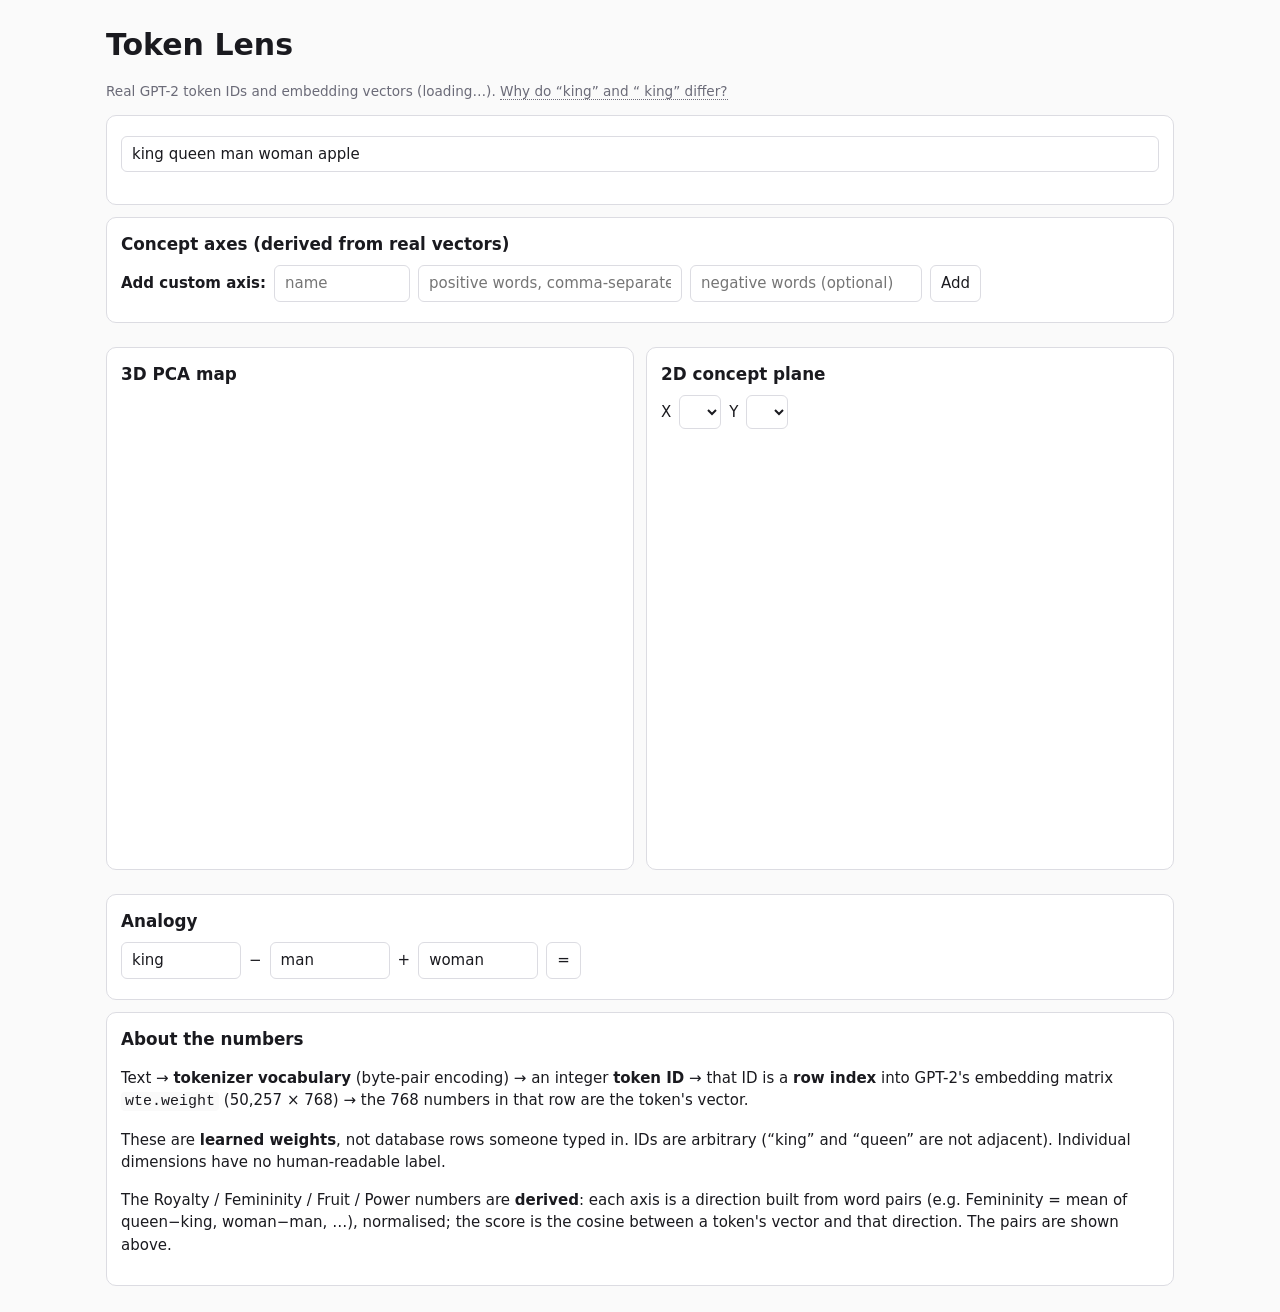
==== app/static/index.html @ 953a0836 "Token Lens: GPT-2 token IDs and embeddings explorer Co-Authored-By: Claude Sonnet 5.5 <noreply@anthr" ====
<!doctype html>
<html lang="en">
<head>
<meta charset="utf-8">
<meta name="viewport" content="width=device-width, initial-scale=1">
<title>Token Lens</title>
<style>
:root{--bg:#fafafa;--fg:#1a1a1f;--card:#fff;--bd:#dcdce2;--mut:#6b6b78;--acc:#4f46e5;--pos:#d9480f;--neg:#1c7ed6}
@media (prefers-color-scheme:dark){:root{--bg:#121216;--fg:#ececf1;--card:#1b1b21;--bd:#33333c;--mut:#9a9aa8;--acc:#818cf8;--pos:#ff8c5a;--neg:#5aa9ff}}
*{box-sizing:border-box}body{margin:0;background:var(--bg);color:var(--fg);font:15px/1.5 system-ui,sans-serif}
main{max-width:1100px;margin:0 auto;padding:16px}h1{margin:.2em 0}h2{font-size:1.05rem;margin:0 0 8px}
.card{background:var(--card);border:1px solid var(--bd);border-radius:10px;padding:14px;margin:12px 0}
.grid{display:grid;gap:12px;grid-template-columns:1fr 1fr}@media(max-width:800px){.grid{grid-template-columns:1fr}}
input,select,button{font:inherit;color:var(--fg);background:var(--card);border:1px solid var(--bd);border-radius:6px;padding:6px 10px}
input[type=text]{width:100%}button{cursor:pointer}button:hover{border-color:var(--acc)}
.row{display:flex;gap:8px;flex-wrap:wrap;align-items:center;margin:6px 0}
.chip{border:1px solid var(--bd);border-radius:8px;padding:4px 8px;cursor:pointer;display:inline-flex;flex-direction:column;align-items:center;background:var(--card)}
.chip.sel{border-color:var(--acc);box-shadow:0 0 0 2px var(--acc) inset}.chip b{font-family:monospace;white-space:pre}.chip small{color:var(--mut)}
.big{font:600 1.15rem ui-monospace,monospace;word-break:break-all}.mut{color:var(--mut);font-size:.85rem}
#heat{display:block;width:100%;height:46px;image-rendering:pixelated;border-radius:4px}
table{border-collapse:collapse;width:100%}td,th{border-bottom:1px solid var(--bd);padding:2px 6px;text-align:left;font-family:monospace;font-size:.85rem}
.plot{width:100%;height:420px}.tip{border-bottom:1px dotted var(--mut);cursor:help}
code{background:var(--bg);padding:1px 4px;border-radius:4px}
</style>
</head>
<body>
<main>
<h1>Token Lens</h1>
<p class="mut">Real GPT-2 token IDs and embedding vectors (<span id="meta">loading…</span>).
 <span class="tip" title="GPT-2's BPE tokenizer treats a leading space as part of the token. 'king' (no space, start of text) and ' king' (after a space, mid-sentence) are different tokens with different IDs and different vectors.">Why do “king” and “ king” differ?</span></p>

<div class="card">
  <div class="row"><input type="text" id="text" value="king queen man woman apple" aria-label="text to tokenize"></div>
  <div class="row" id="presets"></div>
  <div id="chips" class="row"></div>
</div>

<div class="card" id="panel" hidden>
  <div class="big" id="big"></div>
  <p class="mut">Heatmap of all 768 dimensions (blue = negative, red = positive). Hover for dim index and value.</p>
  <canvas id="heat" width="768" height="1"></canvas><div class="mut" id="hover">&nbsp;</div>
  <div class="grid">
    <div><h2>First 16 values</h2><table id="vals"></table>
      <div class="row"><button id="copy">Copy full vector as JSON</button><span class="mut" id="norm"></span></div></div>
    <div><h2>Nearest neighbors (cosine)</h2><table id="nn"></table></div>
  </div>
  <h2 style="margin-top:12px">Named axes</h2><div id="bars" class="plot" style="height:300px"></div>
</div>

<div class="card"><h2>Concept axes (derived from real vectors)</h2>
  <div id="axdefs" class="mut"></div>
  <div class="row"><b>Add custom axis:</b>
    <input id="cname" placeholder="name" size="10"><input id="cpos" placeholder="positive words, comma-separated" size="26">
    <input id="cneg" placeholder="negative words (optional)" size="22"><button id="cadd">Add</button></div>
</div>

<div class="grid">
  <div class="card"><h2>3D PCA map</h2><div id="p3" class="plot"></div></div>
  <div class="card"><h2>2D concept plane</h2>
    <div class="row">X <select id="ax"></select> Y <select id="ay"></select></div><div id="p2" class="plot"></div></div>
</div>

<div class="card"><h2>Analogy</h2>
  <div class="row"><input id="a" value="king" size="8"> − <input id="b" value="man" size="8"> + <input id="c" value="woman" size="8">
  <button id="go">=</button></div><table id="ana"></table></div>

<div class="card"><h2>About the numbers</h2>
<p>Text → <b>tokenizer vocabulary</b> (byte-pair encoding) → an integer <b>token ID</b> → that ID is a <b>row index</b> into GPT-2's embedding matrix <code>wte.weight</code> (50,257 × 768) → the 768 numbers in that row are the token's vector.</p>
<p>These are <b>learned weights</b>, not database rows someone typed in. IDs are arbitrary (“king” and “queen” are not adjacent). Individual dimensions have no human-readable label.</p>
<p>The Royalty / Femininity / Fruit / Power numbers are <b>derived</b>: each axis is a direction built from word pairs (e.g. Femininity = mean of queen−king, woman−man, …), normalised; the score is the cosine between a token's vector and that direction. The pairs are shown above.</p></div>
</main>
<script src="https://cdn.plot.ly/plotly-2.35.2.min.js" charset="utf-8"></script>
<script src="/static/app.js"></script>
</body></html>
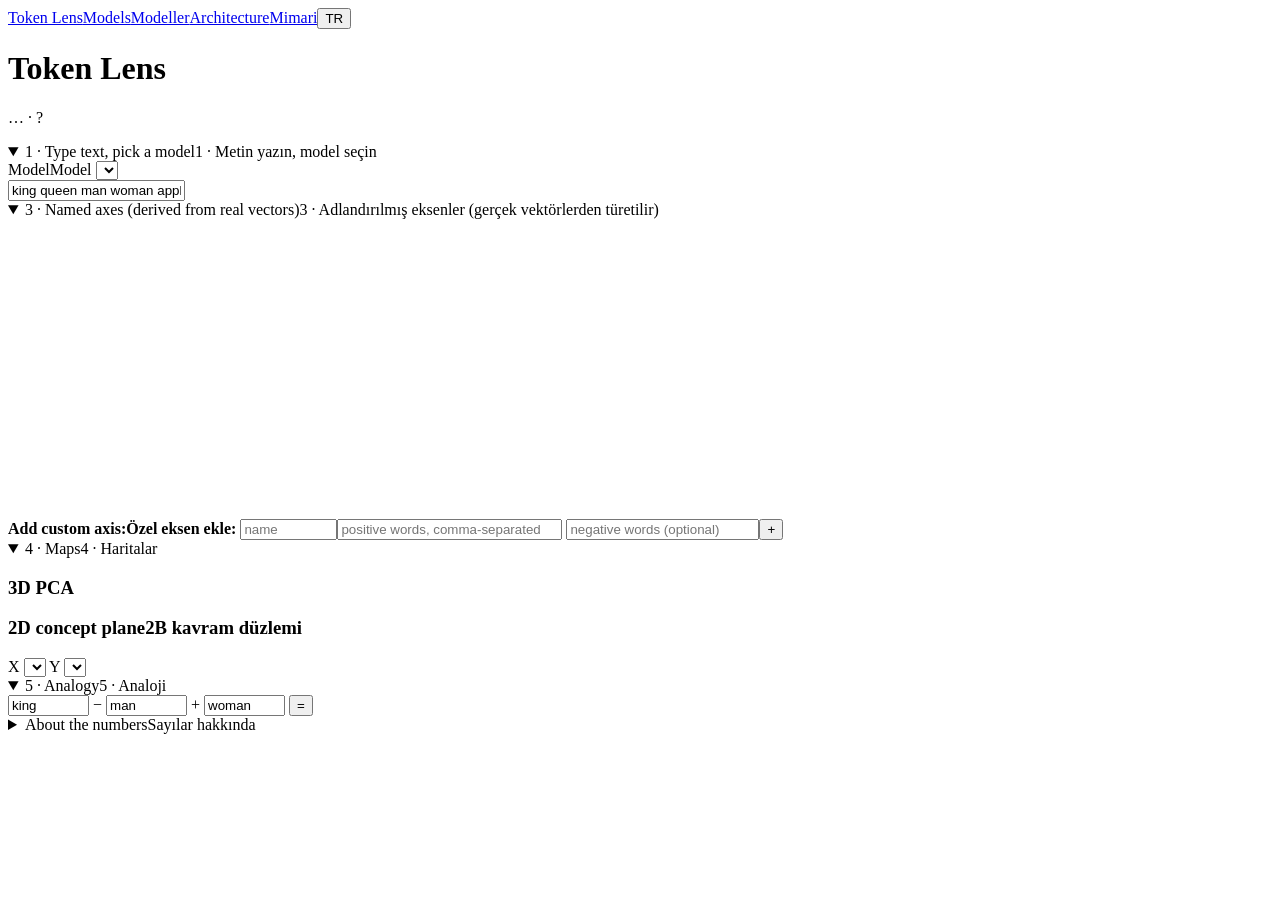
==== commit d0edb932: "Add Turkish UI, model switcher (GPT-2/Qwen2.5/Gemma-3), collapsible colored sections, Models and Arc" ====
--- a/app/static/index.html
+++ b/app/static/index.html
@@ -1,74 +1,51 @@
 <!doctype html>
-<html lang="en">
-<head>
-<meta charset="utf-8">
-<meta name="viewport" content="width=device-width, initial-scale=1">
-<title>Token Lens</title>
-<style>
-:root{--bg:#fafafa;--fg:#1a1a1f;--card:#fff;--bd:#dcdce2;--mut:#6b6b78;--acc:#4f46e5;--pos:#d9480f;--neg:#1c7ed6}
-@media (prefers-color-scheme:dark){:root{--bg:#121216;--fg:#ececf1;--card:#1b1b21;--bd:#33333c;--mut:#9a9aa8;--acc:#818cf8;--pos:#ff8c5a;--neg:#5aa9ff}}
-*{box-sizing:border-box}body{margin:0;background:var(--bg);color:var(--fg);font:15px/1.5 system-ui,sans-serif}
-main{max-width:1100px;margin:0 auto;padding:16px}h1{margin:.2em 0}h2{font-size:1.05rem;margin:0 0 8px}
-.card{background:var(--card);border:1px solid var(--bd);border-radius:10px;padding:14px;margin:12px 0}
-.grid{display:grid;gap:12px;grid-template-columns:1fr 1fr}@media(max-width:800px){.grid{grid-template-columns:1fr}}
-input,select,button{font:inherit;color:var(--fg);background:var(--card);border:1px solid var(--bd);border-radius:6px;padding:6px 10px}
-input[type=text]{width:100%}button{cursor:pointer}button:hover{border-color:var(--acc)}
-.row{display:flex;gap:8px;flex-wrap:wrap;align-items:center;margin:6px 0}
-.chip{border:1px solid var(--bd);border-radius:8px;padding:4px 8px;cursor:pointer;display:inline-flex;flex-direction:column;align-items:center;background:var(--card)}
-.chip.sel{border-color:var(--acc);box-shadow:0 0 0 2px var(--acc) inset}.chip b{font-family:monospace;white-space:pre}.chip small{color:var(--mut)}
-.big{font:600 1.15rem ui-monospace,monospace;word-break:break-all}.mut{color:var(--mut);font-size:.85rem}
-#heat{display:block;width:100%;height:46px;image-rendering:pixelated;border-radius:4px}
-table{border-collapse:collapse;width:100%}td,th{border-bottom:1px solid var(--bd);padding:2px 6px;text-align:left;font-family:monospace;font-size:.85rem}
-.plot{width:100%;height:420px}.tip{border-bottom:1px dotted var(--mut);cursor:help}
-code{background:var(--bg);padding:1px 4px;border-radius:4px}
-</style>
-</head>
-<body>
-<main>
+<html lang="en"><head><meta charset="utf-8"><meta name="viewport" content="width=device-width, initial-scale=1">
+<title>Token Lens</title><link rel="stylesheet" href="/static/site.css"><script src="/static/nav.js"></script></head>
+<body><nav class="top"><a href="/">Token Lens</a><a href="/models"><span lang="en">Models</span><span lang="tr">Modeller</span></a><a href="/architecture"><span lang="en">Architecture</span><span lang="tr">Mimari</span></a><span class="sp"></span><button id="langbtn" aria-label="language">TR</button></nav><main>
 <h1>Token Lens</h1>
-<p class="mut">Real GPT-2 token IDs and embedding vectors (<span id="meta">loading…</span>).
- <span class="tip" title="GPT-2's BPE tokenizer treats a leading space as part of the token. 'king' (no space, start of text) and ' king' (after a space, mid-sentence) are different tokens with different IDs and different vectors.">Why do “king” and “ king” differ?</span></p>
+<p class="mut"><span id="meta">…</span> ·
+ <span class="tip" id="tip" title="">?</span></p>
 
-<div class="card">
-  <div class="row"><input type="text" id="text" value="king queen man woman apple" aria-label="text to tokenize"></div>
+<details class="sec s-input" open><summary><span lang="en">1 · Type text, pick a model</span><span lang="tr">1 · Metin yazın, model seçin</span></summary><div class="body">
+  <div class="row"><label><span lang="en">Model</span><span lang="tr">Model</span> <select id="model"></select></label></div>
+  <div class="row"><input type="text" id="text" value="king queen man woman apple" aria-label="text"></div>
   <div class="row" id="presets"></div>
   <div id="chips" class="row"></div>
-</div>
+</div></details>
 
-<div class="card" id="panel" hidden>
+<details class="sec s-token" open id="panel" hidden><summary><span lang="en">2 · Selected token</span><span lang="tr">2 · Seçili token</span></summary><div class="body">
   <div class="big" id="big"></div>
-  <p class="mut">Heatmap of all 768 dimensions (blue = negative, red = positive). Hover for dim index and value.</p>
-  <canvas id="heat" width="768" height="1"></canvas><div class="mut" id="hover">&nbsp;</div>
+  <p class="mut"><span lang="en">Heatmap of every dimension (blue = negative, red = positive). Hover for index and value.</span><span lang="tr">Tüm boyutların ısı haritası (mavi = negatif, kırmızı = pozitif). İndeks ve değer için üzerine gelin.</span></p>
+  <canvas id="heat" width="1" height="1"></canvas><div class="mut" id="hover">&nbsp;</div>
   <div class="grid">
-    <div><h2>First 16 values</h2><table id="vals"></table>
-      <div class="row"><button id="copy">Copy full vector as JSON</button><span class="mut" id="norm"></span></div></div>
-    <div><h2>Nearest neighbors (cosine)</h2><table id="nn"></table></div>
+    <div><h3><span lang="en">First 16 values</span><span lang="tr">İlk 16 değer</span></h3><table id="vals"></table>
+      <div class="row"><button id="copy"><span lang="en">Copy full vector as JSON</span><span lang="tr">Vektörü JSON olarak kopyala</span></button><span class="mut" id="norm"></span></div></div>
+    <div><h3><span lang="en">Nearest neighbors (cosine)</span><span lang="tr">En yakın komşular (kosinüs)</span></h3><table id="nn"></table></div>
   </div>
-  <h2 style="margin-top:12px">Named axes</h2><div id="bars" class="plot" style="height:300px"></div>
-</div>
+</div></details>
 
-<div class="card"><h2>Concept axes (derived from real vectors)</h2>
+<details class="sec s-axes" open><summary><span lang="en">3 · Named axes (derived from real vectors)</span><span lang="tr">3 · Adlandırılmış eksenler (gerçek vektörlerden türetilir)</span></summary><div class="body">
+  <div id="bars" class="plot" style="height:300px"></div>
   <div id="axdefs" class="mut"></div>
-  <div class="row"><b>Add custom axis:</b>
+  <div class="row"><b><span lang="en">Add custom axis:</span><span lang="tr">Özel eksen ekle:</span></b>
     <input id="cname" placeholder="name" size="10"><input id="cpos" placeholder="positive words, comma-separated" size="26">
-    <input id="cneg" placeholder="negative words (optional)" size="22"><button id="cadd">Add</button></div>
-</div>
+    <input id="cneg" placeholder="negative words (optional)" size="22"><button id="cadd">+</button></div>
+</div></details>
 
-<div class="grid">
-  <div class="card"><h2>3D PCA map</h2><div id="p3" class="plot"></div></div>
-  <div class="card"><h2>2D concept plane</h2>
+<details class="sec s-maps" open><summary><span lang="en">4 · Maps</span><span lang="tr">4 · Haritalar</span></summary><div class="body"><div class="grid">
+  <div><h3>3D PCA</h3><div id="p3" class="plot"></div></div>
+  <div><h3><span lang="en">2D concept plane</span><span lang="tr">2B kavram düzlemi</span></h3>
     <div class="row">X <select id="ax"></select> Y <select id="ay"></select></div><div id="p2" class="plot"></div></div>
-</div>
+</div></div></details>
 
-<div class="card"><h2>Analogy</h2>
+<details class="sec s-ana" open><summary><span lang="en">5 · Analogy</span><span lang="tr">5 · Analoji</span></summary><div class="body">
   <div class="row"><input id="a" value="king" size="8"> − <input id="b" value="man" size="8"> + <input id="c" value="woman" size="8">
-  <button id="go">=</button></div><table id="ana"></table></div>
+  <button id="go">=</button></div><table id="ana"></table></div></details>
 
-<div class="card"><h2>About the numbers</h2>
-<p>Text → <b>tokenizer vocabulary</b> (byte-pair encoding) → an integer <b>token ID</b> → that ID is a <b>row index</b> into GPT-2's embedding matrix <code>wte.weight</code> (50,257 × 768) → the 768 numbers in that row are the token's vector.</p>
-<p>These are <b>learned weights</b>, not database rows someone typed in. IDs are arbitrary (“king” and “queen” are not adjacent). Individual dimensions have no human-readable label.</p>
-<p>The Royalty / Femininity / Fruit / Power numbers are <b>derived</b>: each axis is a direction built from word pairs (e.g. Femininity = mean of queen−king, woman−man, …), normalised; the score is the cosine between a token's vector and that direction. The pairs are shown above.</p></div>
+<details class="sec s-about"><summary><span lang="en">About the numbers</span><span lang="tr">Sayılar hakkında</span></summary><div class="body">
+<p lang="en">Text → <b>tokenizer vocabulary</b> → integer <b>token ID</b> → row index into the model's embedding matrix → that row is the vector. These are learned weights, not database rows. IDs are arbitrary and <b>specific to each model's tokenizer</b> (see <a href="/models">Models</a>). The axis scores are derived: each axis is a direction built from word pairs (shown above); the score is the cosine between a token's vector and that direction.</p>
+<p lang="tr">Metin → <b>tokenizer sözlüğü</b> → tamsayı <b>token ID</b> → modelin embedding matrisindeki satır indeksi → o satır vektördür. Bunlar öğrenilmiş ağırlıklardır, veritabanı satırı değil. ID'ler rastgeledir ve <b>her modelin tokenizer'ına özeldir</b> (bkz. <a href="/models">Modeller</a>). Eksen skorları türetilmiştir: her eksen kelime çiftlerinden oluşan bir yöndür (yukarıda gösterilir); skor, token vektörü ile bu yön arasındaki kosinüstür.</p>
+<p lang="tr" class="mut">Not: Türkçe için çok dilli modelleri (Qwen, Gemma) seçin; eksenler İngilizce kelimelerle tanımlıdır.</p></div></details>
 </main>
 <script src="https://cdn.plot.ly/plotly-2.35.2.min.js" charset="utf-8"></script>
-<script src="/static/app.js"></script>
-</body></html>
+<script src="/static/app.js"></script></body></html>
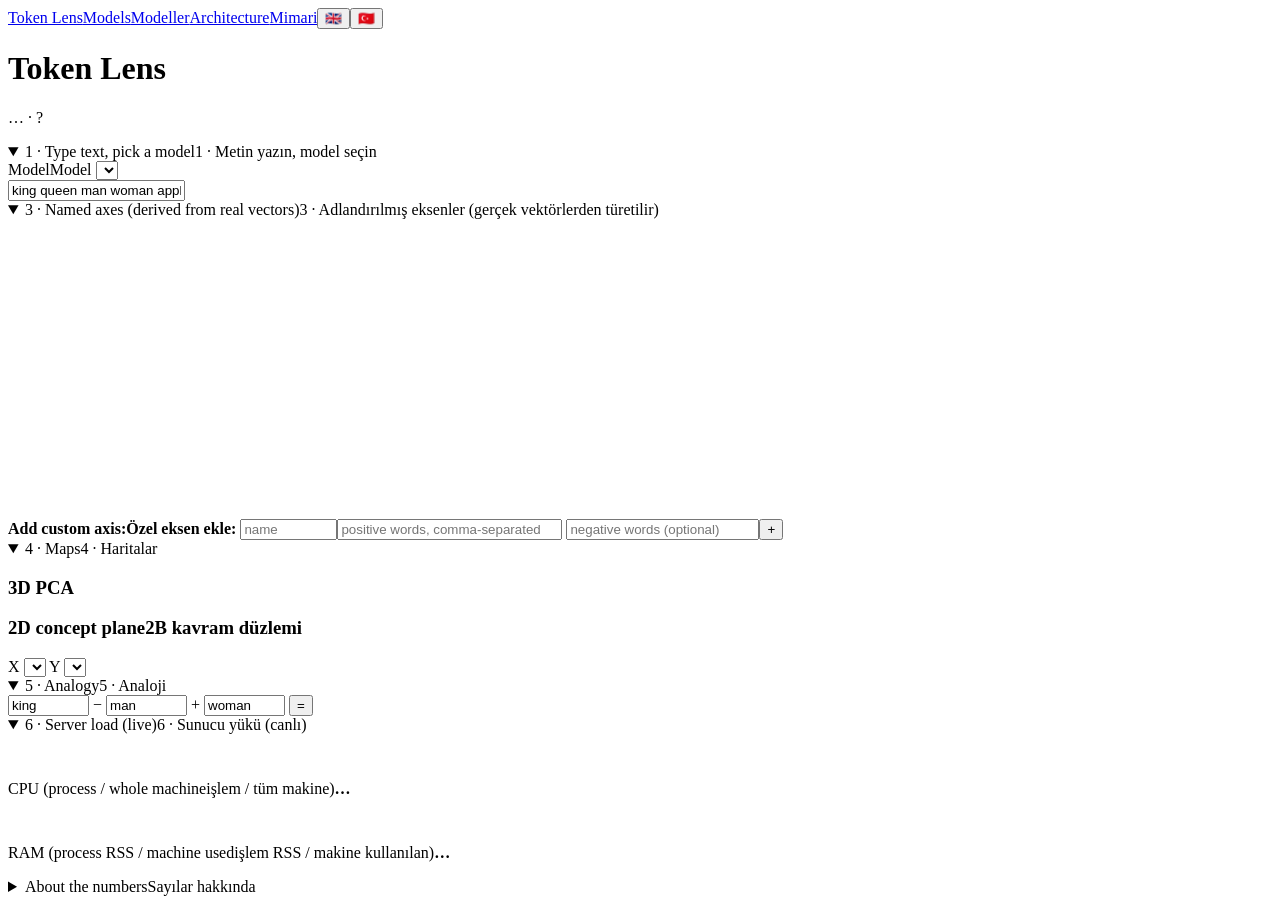
==== commit 5002ae8b: "Add Turkish BERT model with Turkish axes, live CPU/RAM panel, flag language switcher Co-Authored-By:" ====
--- a/app/static/index.html
+++ b/app/static/index.html
@@ -1,7 +1,7 @@
 <!doctype html>
 <html lang="en"><head><meta charset="utf-8"><meta name="viewport" content="width=device-width, initial-scale=1">
 <title>Token Lens</title><link rel="stylesheet" href="/static/site.css"><script src="/static/nav.js"></script></head>
-<body><nav class="top"><a href="/">Token Lens</a><a href="/models"><span lang="en">Models</span><span lang="tr">Modeller</span></a><a href="/architecture"><span lang="en">Architecture</span><span lang="tr">Mimari</span></a><span class="sp"></span><button id="langbtn" aria-label="language">TR</button></nav><main>
+<body><nav class="top"><a href="/">Token Lens</a><a href="/models"><span lang="en">Models</span><span lang="tr">Modeller</span></a><a href="/architecture"><span lang="en">Architecture</span><span lang="tr">Mimari</span></a><span class="sp"></span><span class="flags" role="group" aria-label="language"><button data-l="en" title="English" aria-label="English">🇬🇧</button><button data-l="tr" title="Türkçe" aria-label="Türkçe">🇹🇷</button></span></nav><main>
 <h1>Token Lens</h1>
 <p class="mut"><span id="meta">…</span> ·
  <span class="tip" id="tip" title="">?</span></p>
@@ -42,6 +42,11 @@
   <div class="row"><input id="a" value="king" size="8"> − <input id="b" value="man" size="8"> + <input id="c" value="woman" size="8">
   <button id="go">=</button></div><table id="ana"></table></div></details>
 
+<details class="sec s-stats" open id="stats"><summary><span lang="en">6 · Server load (live)</span><span lang="tr">6 · Sunucu yükü (canlı)</span></summary><div class="body"><div class="grid">
+  <div class="stat"><span class="mut">CPU (<span lang="en">process / whole machine</span><span lang="tr">işlem / tüm makine</span>)</span><b id="cpuv">…</b><canvas id="cpuc" width="400" height="60"></canvas></div>
+  <div class="stat"><span class="mut">RAM (<span lang="en">process RSS / machine used</span><span lang="tr">işlem RSS / makine kullanılan</span>)</span><b id="ramv">…</b><canvas id="ramc" width="400" height="60"></canvas></div>
+</div><p class="mut" id="statx"></p></div></details>
+
 <details class="sec s-about"><summary><span lang="en">About the numbers</span><span lang="tr">Sayılar hakkında</span></summary><div class="body">
 <p lang="en">Text → <b>tokenizer vocabulary</b> → integer <b>token ID</b> → row index into the model's embedding matrix → that row is the vector. These are learned weights, not database rows. IDs are arbitrary and <b>specific to each model's tokenizer</b> (see <a href="/models">Models</a>). The axis scores are derived: each axis is a direction built from word pairs (shown above); the score is the cosine between a token's vector and that direction.</p>
 <p lang="tr">Metin → <b>tokenizer sözlüğü</b> → tamsayı <b>token ID</b> → modelin embedding matrisindeki satır indeksi → o satır vektördür. Bunlar öğrenilmiş ağırlıklardır, veritabanı satırı değil. ID'ler rastgeledir ve <b>her modelin tokenizer'ına özeldir</b> (bkz. <a href="/models">Modeller</a>). Eksen skorları türetilmiştir: her eksen kelime çiftlerinden oluşan bir yöndür (yukarıda gösterilir); skor, token vektörü ile bu yön arasındaki kosinüstür.</p>
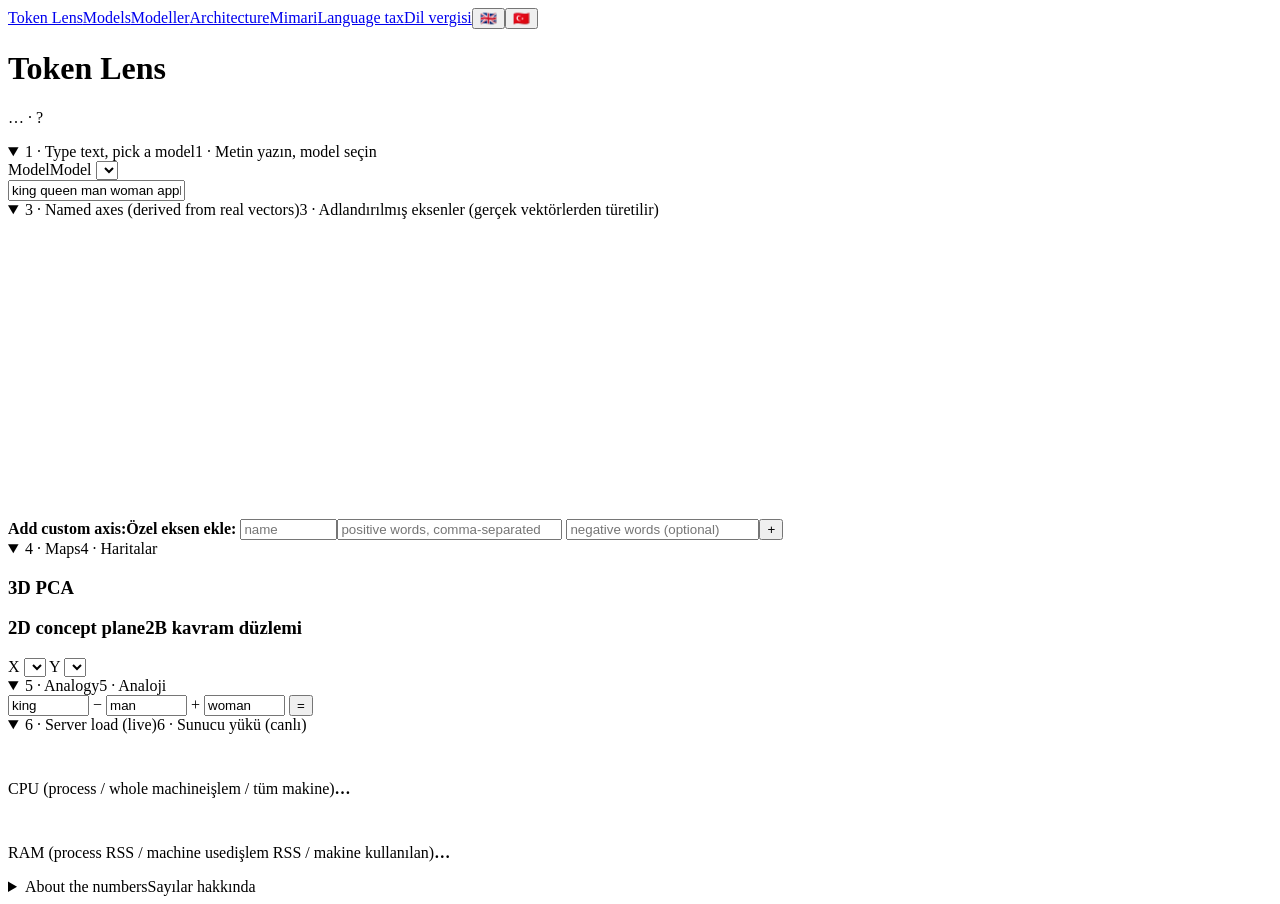
==== commit 38fbd7dd: "Add language-tax page with infographic and measured token counts; fix Docker builder deps Co-Authore" ====
--- a/app/static/index.html
+++ b/app/static/index.html
@@ -1,7 +1,7 @@
 <!doctype html>
 <html lang="en"><head><meta charset="utf-8"><meta name="viewport" content="width=device-width, initial-scale=1">
 <title>Token Lens</title><link rel="stylesheet" href="/static/site.css"><script src="/static/nav.js"></script></head>
-<body><nav class="top"><a href="/">Token Lens</a><a href="/models"><span lang="en">Models</span><span lang="tr">Modeller</span></a><a href="/architecture"><span lang="en">Architecture</span><span lang="tr">Mimari</span></a><span class="sp"></span><span class="flags" role="group" aria-label="language"><button data-l="en" title="English" aria-label="English">🇬🇧</button><button data-l="tr" title="Türkçe" aria-label="Türkçe">🇹🇷</button></span></nav><main>
+<body><nav class="top"><a href="/">Token Lens</a><a href="/models"><span lang="en">Models</span><span lang="tr">Modeller</span></a><a href="/architecture"><span lang="en">Architecture</span><span lang="tr">Mimari</span></a><a href="/language-tax"><span lang="en">Language tax</span><span lang="tr">Dil vergisi</span></a><span class="sp"></span><span class="flags" role="group" aria-label="language"><button data-l="en" title="English" aria-label="English">🇬🇧</button><button data-l="tr" title="Türkçe" aria-label="Türkçe">🇹🇷</button></span></nav><main>
 <h1>Token Lens</h1>
 <p class="mut"><span id="meta">…</span> ·
  <span class="tip" id="tip" title="">?</span></p>
